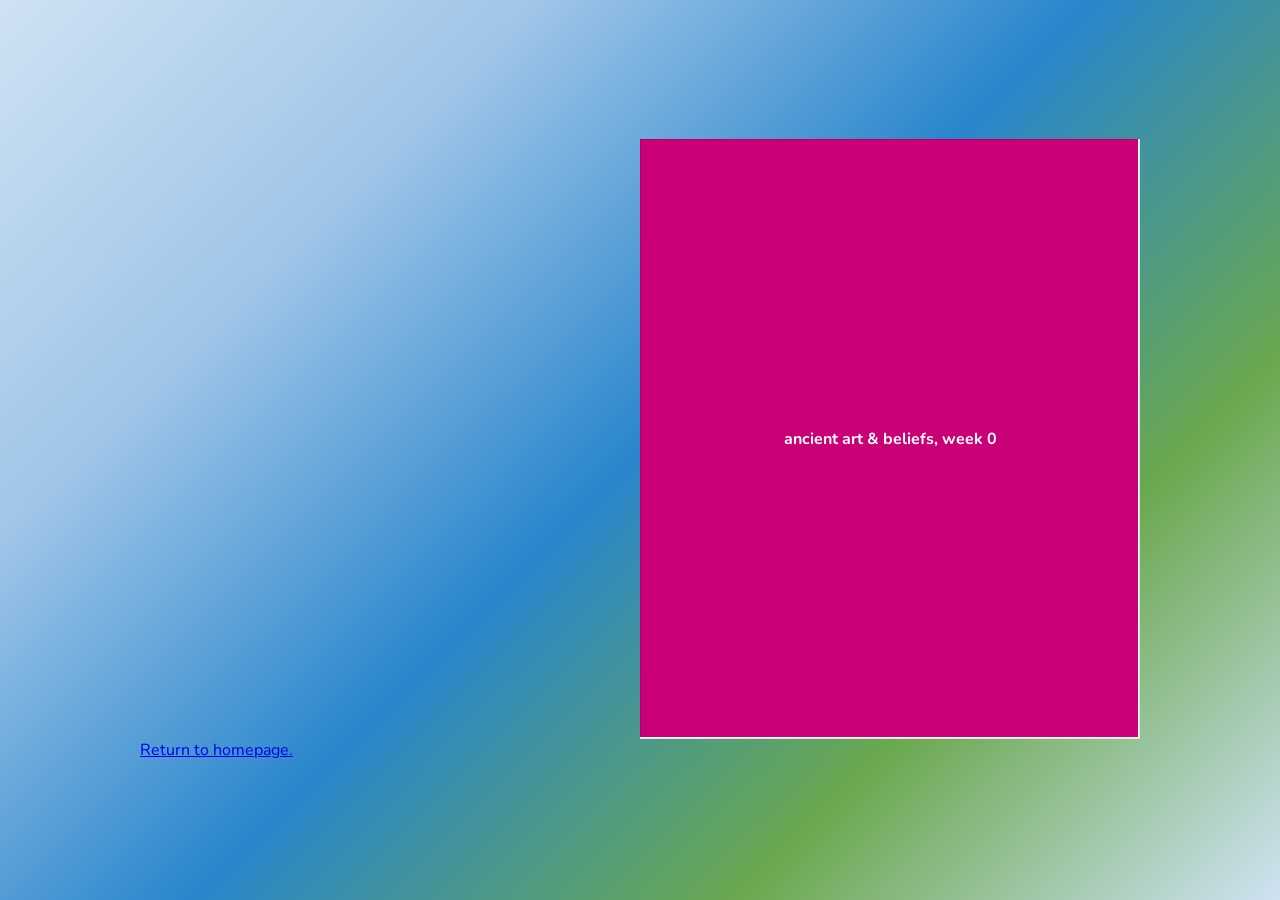
==== index.html @ 32dc860d "Update index.html" ====
<!doctype html>
<html lang="en">
    <head>
        <meta charset="UTF-8"  />
        <meta name="viewport" content="width-device-width, initial width=1.0"  />
        <link rel="stylesheet" href="style.css"  />
        <title>Ancient Art & Beliefs Week 0</title>
    </head>
    <body>
        <div class="flipbook">
        <div class="hard">ancient art & beliefs, week 0</div>
        <div class="hard"></div>
            <div>
                <a href="https://books.google.com/books?hl=en&lr=&id=W_06CwAAQBAJ&oi=fnd&pg=PT5&ots=jQHo0ssjps&sig=SQr2M8U31_PmV12qFs3e18Ado1s#v=onepage&q&f=false" target="_blank">
                    <img src="https://m.media-amazon.com/images/I/61iPDvaZqcL._SL1400_.jpg" alt="" /></a>
                <small>Lewis-Williams, The Mind in the Cave, ch. 1-3</small>
            </div>
            <div>
                <a href="https://archive.org/details/clottes-jean.-los-chamanes-de-la-prehistoria-ocr-2010/page/10/mode/2up" target="_blank">
                    <img src="https://www.fce.ec/wp-content/uploads/2020/07/9788434469440.jpg" alt="" /></a>
                <small>Clottes & Lewis-Williams, Shamans of Prehistory, introduction (this version is in Spanish)</small>
            </div>
            <div>
                <a href="https://pmc.ncbi.nlm.nih.gov/articles/PMC9899273/" target="_blank">
                    <img src="https://i1.rgstatic.net/publication/368282344_Prehistoric_human_migration_between_Sundaland_and_South_Asia_was_driven_by_sea-level_rise/links/63df2f82c465a873a28f894b/largepreview.png" alt="" /></a>
                <small>Kim, H. L., Li, T., Kalsi, N., Nguyen, H. T. T., Shaw, T. A., Ang, K. C., Cheng, K. C., Ratan, A., Peltier, W. R., Samanta, D., Pratapneni, M., Schuster, S. C., & Horton, B. P. (2023). Prehistoric human migration between Sundaland and South Asia was driven by sea-level rise. <italic>Communications biology</italic>, 6(1), 150.</small>
            </div>
            <div>
                <a href="https://rdcu.be/fvhA5" target="_blank">
                    <img src="https://i1.rgstatic.net/publication/399960718_Rock_art_from_at_least_67800_years_ago_in_Sulawesi/links/6971a6b2e806a472e6a514f1/largepreview.png" alt="" /></a>
                <small>Oktaviana, A.A., Joannes-Boyau, R., Hakim, B. et al. Rock art from at least 67,800 years ago in Sulawesi. <italic>Nature</italic> <bold>650</bold>, 652–656 (2026).</small>
            </div>
            <div>
                <iframe width="560" height="315" src="https://www.youtube-nocookie.com/embed/qJxLhX7pbdM?si=aw9lF9-CaW48OJyw" title="YouTube video player" frameborder="0" allow="accelerometer; autoplay; clipboard-write; encrypted-media; gyroscope; picture-in-picture; web-share" referrerpolicy="strict-origin-when-cross-origin" allowfullscreen>
                </iframe>
                <small>Liang Metanduno/Pulau Muna (Muna Cave) in Sulawesi, Indonesia</small>
            </div>
            <div>
                <iframe width="560" height="315" src="https://www.youtube-nocookie.com/embed/4LxPtKoaA2w?si=fZsK9GR7_qc4PLob" title="YouTube video player" frameborder="0" allow="accelerometer; autoplay; clipboard-write; encrypted-media; gyroscope; picture-in-picture; web-share" referrerpolicy="strict-origin-when-cross-origin" allowfullscreen></iframe>
                <small>Liang Metanduno/Pulau Muna (Muna Cave) in Sulawesi, Indonesia</small>
            </div>
            <div>
                <a href="https://www.nature.com/articles/s41586-024-07541-7#citeas" target="_blank">
                    <img src="https://i1.rgstatic.net/publication/381960199_Narrative_cave_art_in_Indonesia_by_51200_years_ago/links/66861070f3b61c4e2cac53ae/largepreview.png" alt="" /></a>
                <small>Oktaviana, A.A., Joannes-Boyau, R., Hakim, B. <italic>et al.</italic> Narrative cave art in Indonesia by 51,200 years ago. <italic>Nature</italic> <bold>631</bold>, 814–818 (2024). </small>
            </div>
            <div>
                <iframe width="560" height="315" src="https://www.youtube-nocookie.com/embed/EhBnosm9B-U?si=cZ6ZlWcUIrqiYr3S" title="YouTube video player" frameborder="0" allow="accelerometer; autoplay; clipboard-write; encrypted-media; gyroscope; picture-in-picture; web-share" referrerpolicy="strict-origin-when-cross-origin" allowfullscreen></iframe>
                <small>cave in Leang Tedongnge in Pangkajene Islands Regency, Maros-Pangkep region of Indonesia</small>
            </div>
            <div>
                <iframe width="560" height="315" src="https://www.youtube-nocookie.com/embed/m3OUO99q-jI?si=xX4qLg-5ppuQ-MKQ" title="YouTube video player" frameborder="0" allow="accelerometer; autoplay; clipboard-write; encrypted-media; gyroscope; picture-in-picture; web-share" referrerpolicy="strict-origin-when-cross-origin" allowfullscreen></iframe>
                <small>cave in Leang Tedongnge in Pangkajene Islands Regency, Maros-Pangkep region of Indonesia</small>
            </div>
            <div>
                <a href="https://www.anthropology.net/p/humanitys-oldest-ochre-mine-the-48000" target="_blank">
                    <img src="https://substackcdn.com/image/fetch/$s_!Dpv-!,f_auto,q_auto:good,fl_progressive:steep/https%3A%2F%2Fsubstack-post-media.s3.amazonaws.com%2Fpublic%2Fimages%2Fe553c5a4-01cd-46de-b21a-02a490fb4072_1920x1354.jpeg" alt="" /></a>
                <small>Red ochre pigments used in cave art from 48,000 year old mine in The Lion Cavern at Ngwenya, Eswatini, southern Africa</small>
            </div>
            <div>
                <a href="https://www.researchgate.net/publication/341286526_Archaeological_Ochres_of_the_Rock_Art_Site_of_Leopard_Cave_Erongo_Namibia_Looking_for_Later_Stone_Age_Sociocultural_Behaviors" target="_blank">
                    <img src="https://www.researchgate.net/publication/341286526/figure/fig4/AS:960365198323724@1605980314342/Grinding-and-crushing-tools-in-relation-with-abraded-ochre.png" alt="" /></a>
                <small>Grinding and crushing tools found alongside ochre in Late Stone Age rock art site in Erongo Mountains in Namibia</small>
            </div>
            <div>
                <a href="https://es.wikipedia.org/wiki/Marcelino_Sanz_de_Sautuola" target="_blank">
                <img src="https://upload.wikimedia.org/wikipedia/commons/0/08/Sanz_de_Sautuola.jpg" alt=""  />
                <small>Marcelino Sanz de Sautuola, first to claim rediscovery of prehistoric cave art (linked the Spanish wikipedia article due to differing information from English version)</small>
            </div>
            <div>
                <a href="https://es.wikipedia.org/wiki/Modesto_Cubillas" target="_blank">
                <img src="https://upload.wikimedia.org/wikipedia/commons/thumb/f/f8/Entrada_a_la_cueva_de_Altamira%2C_Santillana_del_Mar.jpg/1920px-Entrada_a_la_cueva_de_Altamira%2C_Santillana_del_Mar.jpg" alt=""  />
                <small>originally discovered by shared farm owner Modesto Cubillas Perez (linked the Spanish wikipedia article due to lack of English version)</small>
            </div>
            <div class="hard"></div>
            <div class="hard">thanks for reading <small>~sherubiichan</small></div>
        </div>
        <script src="jquery.js"></script>
        <script src="turn.js"></script>
        <script>
            $(".flipbook").turn();
        </script>
        <p>Return to <a href="https://sherubiichan.github.io/testing/">homepage.</a></p>
    </body>
</html>
---- style.css ----
@import url('https://fonts.googleapis.com/css2?family=Nunito:ital,wght@0,200..1000;1,200..1000&display=swap');

*{
    margin: 0;
    padding: 0;
    box-sizing: border-box;
	font-family: "Nunito", sans-serif;
}

body {
    display: grid;
    place-content: center;
    height: 100vh;
    width: 100vw;
	overflow: hidden;
	background: linear-gradient(135deg, #cfe2f3 0%, #9fc5e8 25%, #2986cc 50%, #6aa84f 75%, #cfe2f3 100%);
}

.flipbook {
    width: 1000px;
    height: 600px;
}

.flipbook .hard {
    background: #c90076 !important;
    color: #fff;
    font-weight: bold;
    border: none; 
}

.flipbook .hard small{
	font-style: italic;
	font-weight: lighter;
	opacity: 0.7;
	font-size: 14px;
}

.flipbook .page {
    background: white;
	display: flex;
	flex-direction: column;
	justify-content: center;
	align-items: center;
    gap: 10px;
    border: 1px solid rgba(0, 0, 0, 0.11);
}

.page img{
	width: 70%;
	object-fit: cover;
	margin: auto;
}

.flipbook .page small{
	font-size: 14px;
    margin-bottom: 10px;
}
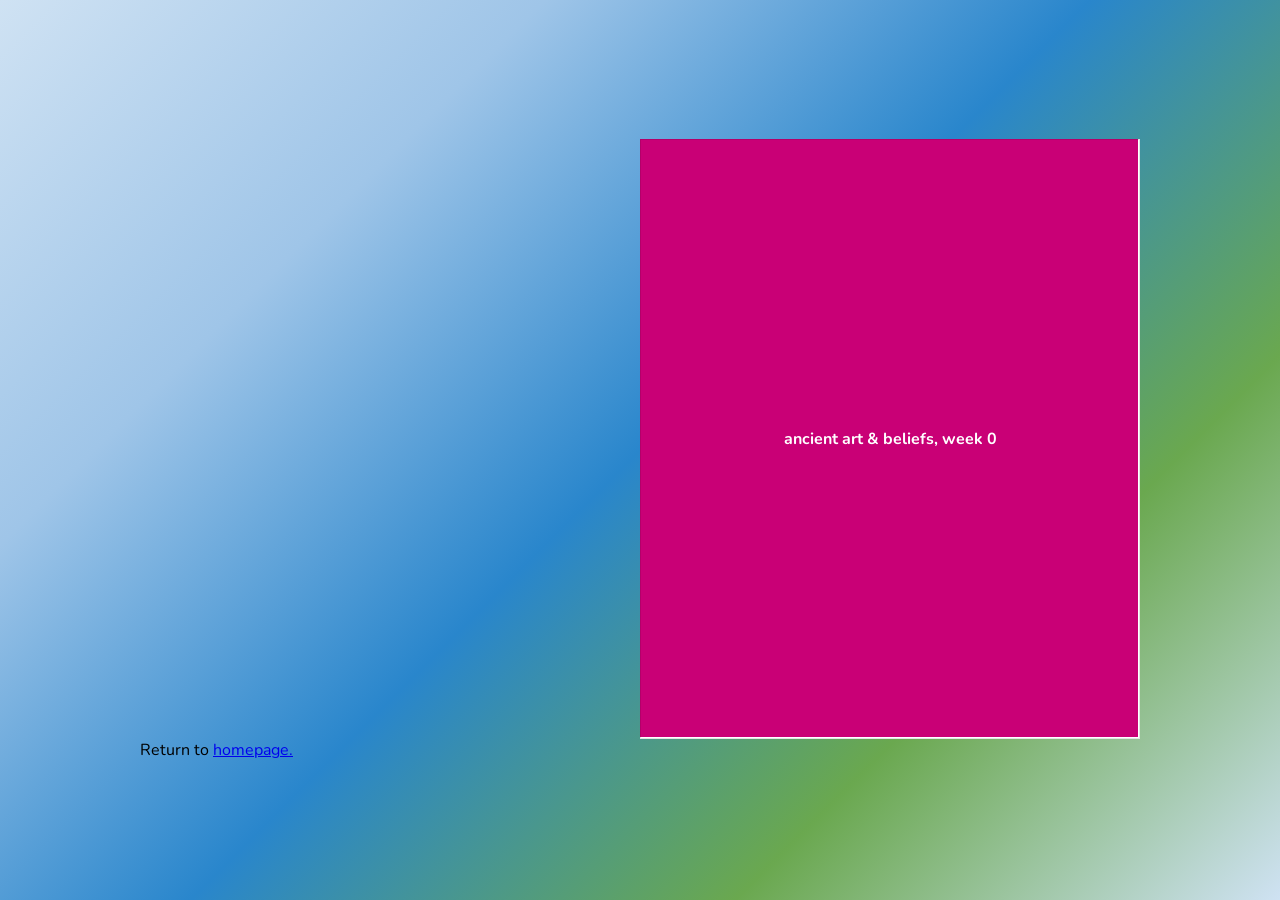
==== commit df8603a1: "Fix HTML formatting for image links" ====
--- a/index.html
+++ b/index.html
@@ -64,12 +64,12 @@
             </div>
             <div>
                 <a href="https://es.wikipedia.org/wiki/Marcelino_Sanz_de_Sautuola" target="_blank">
-                <img src="https://upload.wikimedia.org/wikipedia/commons/0/08/Sanz_de_Sautuola.jpg" alt=""  />
+                <img src="https://upload.wikimedia.org/wikipedia/commons/0/08/Sanz_de_Sautuola.jpg" alt=""  /></a>
                 <small>Marcelino Sanz de Sautuola, first to claim rediscovery of prehistoric cave art (linked the Spanish wikipedia article due to differing information from English version)</small>
             </div>
             <div>
                 <a href="https://es.wikipedia.org/wiki/Modesto_Cubillas" target="_blank">
-                <img src="https://upload.wikimedia.org/wikipedia/commons/thumb/f/f8/Entrada_a_la_cueva_de_Altamira%2C_Santillana_del_Mar.jpg/1920px-Entrada_a_la_cueva_de_Altamira%2C_Santillana_del_Mar.jpg" alt=""  />
+                <img src="https://upload.wikimedia.org/wikipedia/commons/thumb/f/f8/Entrada_a_la_cueva_de_Altamira%2C_Santillana_del_Mar.jpg/1920px-Entrada_a_la_cueva_de_Altamira%2C_Santillana_del_Mar.jpg" alt=""  /></a>
                 <small>originally discovered by shared farm owner Modesto Cubillas Perez (linked the Spanish wikipedia article due to lack of English version)</small>
             </div>
             <div class="hard"></div>
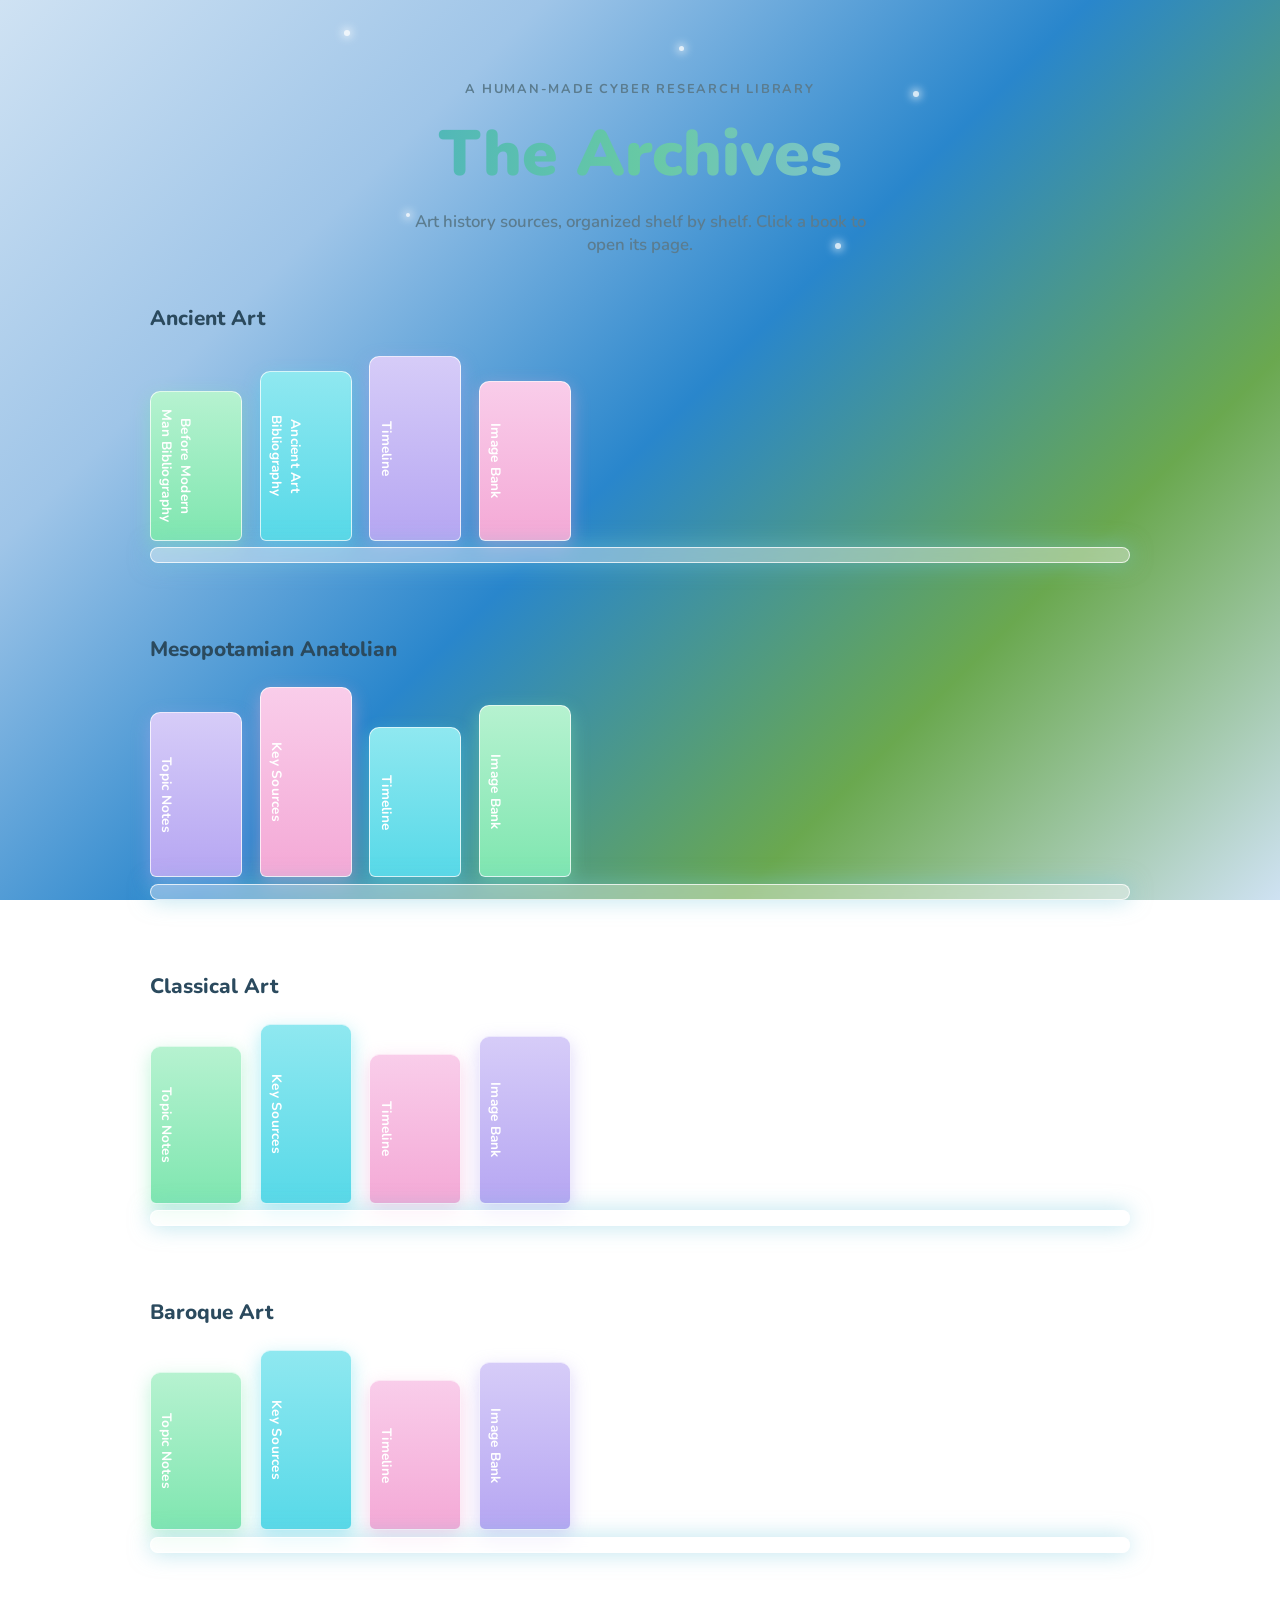
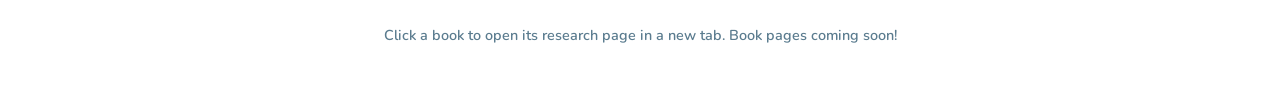
==== commit 895ba7e9: "Update and rename gamemodal3.html to index.html" ====
--- a/index.html
+++ b/index.html
@@ -1,85 +1,391 @@
-<!doctype html>
+<!DOCTYPE html>
 <html lang="en">
-    <head>
-        <meta charset="UTF-8"  />
-        <meta name="viewport" content="width-device-width, initial width=1.0"  />
-        <link rel="stylesheet" href="style.css"  />
-        <title>Ancient Art & Beliefs Week 0</title>
-    </head>
-    <body>
-        <div class="flipbook">
-        <div class="hard">ancient art & beliefs, week 0</div>
-        <div class="hard"></div>
-            <div>
-                <a href="https://books.google.com/books?hl=en&lr=&id=W_06CwAAQBAJ&oi=fnd&pg=PT5&ots=jQHo0ssjps&sig=SQr2M8U31_PmV12qFs3e18Ado1s#v=onepage&q&f=false" target="_blank">
-                    <img src="https://m.media-amazon.com/images/I/61iPDvaZqcL._SL1400_.jpg" alt="" /></a>
-                <small>Lewis-Williams, The Mind in the Cave, ch. 1-3</small>
-            </div>
-            <div>
-                <a href="https://archive.org/details/clottes-jean.-los-chamanes-de-la-prehistoria-ocr-2010/page/10/mode/2up" target="_blank">
-                    <img src="https://www.fce.ec/wp-content/uploads/2020/07/9788434469440.jpg" alt="" /></a>
-                <small>Clottes & Lewis-Williams, Shamans of Prehistory, introduction (this version is in Spanish)</small>
-            </div>
-            <div>
-                <a href="https://pmc.ncbi.nlm.nih.gov/articles/PMC9899273/" target="_blank">
-                    <img src="https://i1.rgstatic.net/publication/368282344_Prehistoric_human_migration_between_Sundaland_and_South_Asia_was_driven_by_sea-level_rise/links/63df2f82c465a873a28f894b/largepreview.png" alt="" /></a>
-                <small>Kim, H. L., Li, T., Kalsi, N., Nguyen, H. T. T., Shaw, T. A., Ang, K. C., Cheng, K. C., Ratan, A., Peltier, W. R., Samanta, D., Pratapneni, M., Schuster, S. C., & Horton, B. P. (2023). Prehistoric human migration between Sundaland and South Asia was driven by sea-level rise. <italic>Communications biology</italic>, 6(1), 150.</small>
-            </div>
-            <div>
-                <a href="https://rdcu.be/fvhA5" target="_blank">
-                    <img src="https://i1.rgstatic.net/publication/399960718_Rock_art_from_at_least_67800_years_ago_in_Sulawesi/links/6971a6b2e806a472e6a514f1/largepreview.png" alt="" /></a>
-                <small>Oktaviana, A.A., Joannes-Boyau, R., Hakim, B. et al. Rock art from at least 67,800 years ago in Sulawesi. <italic>Nature</italic> <bold>650</bold>, 652–656 (2026).</small>
-            </div>
-            <div>
-                <iframe width="560" height="315" src="https://www.youtube-nocookie.com/embed/qJxLhX7pbdM?si=aw9lF9-CaW48OJyw" title="YouTube video player" frameborder="0" allow="accelerometer; autoplay; clipboard-write; encrypted-media; gyroscope; picture-in-picture; web-share" referrerpolicy="strict-origin-when-cross-origin" allowfullscreen>
-                </iframe>
-                <small>Liang Metanduno/Pulau Muna (Muna Cave) in Sulawesi, Indonesia</small>
-            </div>
-            <div>
-                <iframe width="560" height="315" src="https://www.youtube-nocookie.com/embed/4LxPtKoaA2w?si=fZsK9GR7_qc4PLob" title="YouTube video player" frameborder="0" allow="accelerometer; autoplay; clipboard-write; encrypted-media; gyroscope; picture-in-picture; web-share" referrerpolicy="strict-origin-when-cross-origin" allowfullscreen></iframe>
-                <small>Liang Metanduno/Pulau Muna (Muna Cave) in Sulawesi, Indonesia</small>
-            </div>
-            <div>
-                <a href="https://www.nature.com/articles/s41586-024-07541-7#citeas" target="_blank">
-                    <img src="https://i1.rgstatic.net/publication/381960199_Narrative_cave_art_in_Indonesia_by_51200_years_ago/links/66861070f3b61c4e2cac53ae/largepreview.png" alt="" /></a>
-                <small>Oktaviana, A.A., Joannes-Boyau, R., Hakim, B. <italic>et al.</italic> Narrative cave art in Indonesia by 51,200 years ago. <italic>Nature</italic> <bold>631</bold>, 814–818 (2024). </small>
-            </div>
-            <div>
-                <iframe width="560" height="315" src="https://www.youtube-nocookie.com/embed/EhBnosm9B-U?si=cZ6ZlWcUIrqiYr3S" title="YouTube video player" frameborder="0" allow="accelerometer; autoplay; clipboard-write; encrypted-media; gyroscope; picture-in-picture; web-share" referrerpolicy="strict-origin-when-cross-origin" allowfullscreen></iframe>
-                <small>cave in Leang Tedongnge in Pangkajene Islands Regency, Maros-Pangkep region of Indonesia</small>
-            </div>
-            <div>
-                <iframe width="560" height="315" src="https://www.youtube-nocookie.com/embed/m3OUO99q-jI?si=xX4qLg-5ppuQ-MKQ" title="YouTube video player" frameborder="0" allow="accelerometer; autoplay; clipboard-write; encrypted-media; gyroscope; picture-in-picture; web-share" referrerpolicy="strict-origin-when-cross-origin" allowfullscreen></iframe>
-                <small>cave in Leang Tedongnge in Pangkajene Islands Regency, Maros-Pangkep region of Indonesia</small>
-            </div>
-            <div>
-                <a href="https://www.anthropology.net/p/humanitys-oldest-ochre-mine-the-48000" target="_blank">
-                    <img src="https://substackcdn.com/image/fetch/$s_!Dpv-!,f_auto,q_auto:good,fl_progressive:steep/https%3A%2F%2Fsubstack-post-media.s3.amazonaws.com%2Fpublic%2Fimages%2Fe553c5a4-01cd-46de-b21a-02a490fb4072_1920x1354.jpeg" alt="" /></a>
-                <small>Red ochre pigments used in cave art from 48,000 year old mine in The Lion Cavern at Ngwenya, Eswatini, southern Africa</small>
-            </div>
-            <div>
-                <a href="https://www.researchgate.net/publication/341286526_Archaeological_Ochres_of_the_Rock_Art_Site_of_Leopard_Cave_Erongo_Namibia_Looking_for_Later_Stone_Age_Sociocultural_Behaviors" target="_blank">
-                    <img src="https://www.researchgate.net/publication/341286526/figure/fig4/AS:960365198323724@1605980314342/Grinding-and-crushing-tools-in-relation-with-abraded-ochre.png" alt="" /></a>
-                <small>Grinding and crushing tools found alongside ochre in Late Stone Age rock art site in Erongo Mountains in Namibia</small>
-            </div>
-            <div>
-                <a href="https://es.wikipedia.org/wiki/Marcelino_Sanz_de_Sautuola" target="_blank">
-                <img src="https://upload.wikimedia.org/wikipedia/commons/0/08/Sanz_de_Sautuola.jpg" alt=""  /></a>
-                <small>Marcelino Sanz de Sautuola, first to claim rediscovery of prehistoric cave art (linked the Spanish wikipedia article due to differing information from English version)</small>
-            </div>
-            <div>
-                <a href="https://es.wikipedia.org/wiki/Modesto_Cubillas" target="_blank">
-                <img src="https://upload.wikimedia.org/wikipedia/commons/thumb/f/f8/Entrada_a_la_cueva_de_Altamira%2C_Santillana_del_Mar.jpg/1920px-Entrada_a_la_cueva_de_Altamira%2C_Santillana_del_Mar.jpg" alt=""  /></a>
-                <small>originally discovered by shared farm owner Modesto Cubillas Perez (linked the Spanish wikipedia article due to lack of English version)</small>
-            </div>
-            <div class="hard"></div>
-            <div class="hard">thanks for reading <small>~sherubiichan</small></div>
-        </div>
-        <script src="jquery.js"></script>
-        <script src="turn.js"></script>
-        <script>
-            $(".flipbook").turn();
-        </script>
-        <p>Return to <a href="https://sherubiichan.github.io/testing/">homepage.</a></p>
-    </body>
+<head>
+<meta charset="UTF-8">
+<meta name="viewport" content="width=device-width, initial-scale=1.0">
+<title>The Archives — Glass History Library</title>
+
+<!--
+  ============================================================
+  HOW THIS FILE IS ORGANIZED (read this first!)
+  ============================================================
+  1. <head>  -> loads the Nunito font, then all the styling
+                (the <style> block below) lives here.
+  2. <body>  -> has three parts:
+       a) .hero    -> the big title at the top
+       b) <main>   -> the actual bookshelves. Each <section
+                       class="shelf"> is ONE shelf/topic.
+                       Each <a class="book"> inside it is ONE
+                       clickable book.
+       c) <footer> -> the little note at the bottom
+
+  TO ADD A NEW BOOK:
+    Copy one whole <a class="book ...">...</a> block, paste it
+    inside the same .book-row, then change:
+      - href="#"           -> the link to that book's page
+      - the color class     -> book--cyan / book--mint /
+                                book--violet / book--pink
+      - style="--h:170px"   -> how tall the spine looks
+      - the text inside <span class="book-title">
+
+  TO REMOVE A BOOK:
+    Delete its whole <a class="book ...">...</a> block.
+
+  TO ADD A NEW SHELF (topic):
+    Copy one whole <section class="shelf">...</section> block
+    (including its </section> tag) and change the title text
+    and the books inside it.
+
+  TO CHANGE THE COLORS:
+    Everything is controlled from the ":root" variables near
+    the top of the <style> block. Change a variable there and
+    it updates everywhere it's used.
+  ============================================================
+-->
+
+<link rel="preconnect" href="https://fonts.googleapis.com">
+<link rel="preconnect" href="https://fonts.gstatic.com" crossorigin>
+<link href="https://fonts.googleapis.com/css2?family=Nunito:wght@400;600;700;800;900&display=swap" rel="stylesheet">
+
+<style>
+
+  /* ============================================================
+     1. VARIABLES — change these to re-theme the whole page
+     ============================================================ */
+  :root {
+
+    /* "glass" panel colors (semi-transparent white) */
+    --glass: rgba(255, 255, 255, 0.38);
+    --glass-border: rgba(255, 255, 255, 0.75);
+
+    /* text colors — soft ink-blue instead of pure black */
+    --ink: #2b4a5e;
+    --ink-soft: #5b7c8f;
+
+    /* neon "book" accent colors — used on the book spines */
+    --neon-cyan: #57d9e8;
+    --neon-mint: #7fe6b0;
+    --neon-violet: #b6a6f2;
+    --neon-pink: #f4a9d6;
+
+    --radius: 16px;
+    --font: "Nunito", sans-serif;
+  }
+
+  /* ============================================================
+     2. RESET — small tweaks so spacing behaves predictably
+     ============================================================ */
+  * { box-sizing: border-box; }
+  body { margin: 0; }
+
+  /* ============================================================
+     3. PAGE BACKGROUND
+     ============================================================ */
+  body {
+    font-family: var(--font);
+    color: var(--ink);
+    min-height: 100vh;
+    background: linear-gradient(135deg, #cfe2f3 0%, #9fc5e8 25%, #2986cc 50%, #6aa84f 75%, #cfe2f3 100%);
+    background-attachment: fixed;
+    overflow-x: hidden;
+    padding: 0 1.5rem 4rem;
+  }
+
+  /* ============================================================
+     4. HERO — the title area at the top
+     ============================================================ */
+  .hero {
+    position: relative;
+    max-width: 780px;
+    margin: 0 auto;
+    padding: 5rem 1rem 3rem;
+    text-align: center;
+  }
+
+  .eyebrow {
+    text-transform: uppercase;
+    letter-spacing: 0.14em;
+    font-size: 0.8rem;
+    font-weight: 700;
+    color: var(--ink-soft);
+    margin: 0 0 0.75rem;
+  }
+
+  .site-title {
+    font-size: clamp(2.4rem, 6vw, 4rem);
+    font-weight: 900;
+    margin: 0 0 0.75rem;
+    /* soft holographic gradient text */
+    background: linear-gradient(90deg, #3fa9c9, #67c9a4, #8fbfe8);
+    -webkit-background-clip: text;
+    background-clip: text;
+    color: transparent;
+  }
+
+  .tagline {
+    font-size: 1.05rem;
+    color: var(--ink-soft);
+    font-weight: 600;
+    max-width: 460px;
+    margin: 0 auto;
+  }
+
+  /* small floating sparkle dots behind the title — purely decorative */
+  .sparkles { position: absolute; inset: 0; pointer-events: none; }
+  .sparkle {
+    position: absolute;
+    width: 6px;
+    height: 6px;
+    border-radius: 50%;
+    background: #ffffff;
+    box-shadow: 0 0 8px 2px rgba(255,255,255,0.9);
+    opacity: 0.8;
+    animation: float 6s ease-in-out infinite;
+  }
+  .s1 { top: 10%;  left: 12%; animation-delay: 0s; }
+  .s2 { top: 30%;  left: 85%; animation-delay: 1.2s; }
+  .s3 { top: 70%;  left: 20%; animation-delay: 2.1s; width: 4px; height: 4px; }
+  .s4 { top: 15%;  left: 55%; animation-delay: 0.6s; width: 5px; height: 5px; }
+  .s5 { top: 80%;  left: 75%; animation-delay: 3s; }
+
+  @keyframes float {
+    0%, 100% { transform: translateY(0); opacity: 0.5; }
+    50%      { transform: translateY(-12px); opacity: 1; }
+  }
+
+  /* respect users who prefer less motion */
+  @media (prefers-reduced-motion: reduce) {
+    .sparkle { animation: none; }
+    .book { transition: none; }
+  }
+
+  /* ============================================================
+     5. SHELVES
+     ============================================================ */
+  main {
+    max-width: 980px;
+    margin: 0 auto;
+  }
+
+  .shelf {
+    margin-bottom: 4.5rem;
+  }
+
+  .shelf-title {
+    font-size: 1.3rem;
+    font-weight: 800;
+    margin: 0 0 1.5rem;
+    color: var(--ink);
+  }
+
+  /* the row of books, sitting on a glass "ledge" */
+  .book-row {
+    position: relative;
+    display: flex;
+    align-items: flex-end;
+    gap: 1.1rem;
+    flex-wrap: wrap;
+    padding-bottom: 1.4rem;
+  }
+
+  /* the glass ledge itself, drawn as a bar under the books */
+  .book-row::after {
+    content: "";
+    position: absolute;
+    left: 0;
+    right: 0;
+    bottom: 0;
+    height: 14px;
+    border-radius: 10px;
+    background: var(--glass);
+    border: 1px solid var(--glass-border);
+    backdrop-filter: blur(6px);
+    box-shadow: 0 0 22px rgba(120, 200, 220, 0.55);
+  }
+
+  /* ============================================================
+     6. BOOKS — the clickable links
+     ============================================================ */
+  .book {
+    /* --h sets each book's height individually, see the HTML */
+    height: var(--h, 160px);
+    width: 92px;
+    flex-shrink: 0;
+
+    display: flex;
+    align-items: flex-end;
+    justify-content: center;
+    padding: 1rem 0.4rem;
+
+    border-radius: 10px 10px 6px 6px;
+    border: 1px solid var(--glass-border);
+    backdrop-filter: blur(4px);
+
+    text-decoration: none;
+    color: #ffffff;
+    font-weight: 700;
+    font-size: 0.85rem;
+    text-align: center;
+    letter-spacing: 0.02em;
+
+    /* text reads bottom-to-top, like a real book spine */
+    writing-mode: vertical-rl;
+    text-orientation: mixed;
+
+    box-shadow: 0 6px 18px rgba(40, 90, 110, 0.18);
+    transition: transform 0.25s ease, box-shadow 0.25s ease;
+  }
+
+  .book:hover,
+  .book:focus-visible {
+    transform: translateY(-8px) rotate(-1.5deg);
+  }
+
+  .book:focus-visible {
+    outline: 3px solid var(--ink);
+    outline-offset: 3px;
+  }
+
+  /* four neon color variants — mix and match freely */
+  .book--cyan   { background: linear-gradient(180deg, #8fe8f0, var(--neon-cyan));
+                  box-shadow: 0 6px 18px rgba(87, 217, 232, 0.45); }
+  .book--mint   { background: linear-gradient(180deg, #b6f2d0, var(--neon-mint));
+                  box-shadow: 0 6px 18px rgba(127, 230, 176, 0.45); }
+  .book--violet { background: linear-gradient(180deg, #d6ccf8, var(--neon-violet));
+                  box-shadow: 0 6px 18px rgba(182, 166, 242, 0.45); }
+  .book--pink   { background: linear-gradient(180deg, #f9cdea, var(--neon-pink));
+                  box-shadow: 0 6px 18px rgba(244, 169, 214, 0.45); }
+
+  .book--cyan:hover,   .book--cyan:focus-visible   { box-shadow: 0 10px 26px rgba(87, 217, 232, 0.75); }
+  .book--mint:hover,   .book--mint:focus-visible    { box-shadow: 0 10px 26px rgba(127, 230, 176, 0.75); }
+  .book--violet:hover, .book--violet:focus-visible  { box-shadow: 0 10px 26px rgba(182, 166, 242, 0.75); }
+  .book--pink:hover,   .book--pink:focus-visible     { box-shadow: 0 10px 26px rgba(244, 169, 214, 0.75); }
+
+  /* ============================================================
+     7. FOOTER
+     ============================================================ */
+  footer {
+    max-width: 600px;
+    margin: 3rem auto 0;
+    text-align: center;
+    font-size: 0.9rem;
+    color: var(--ink-soft);
+    font-weight: 600;
+  }
+
+  /* ============================================================
+     8. RESPONSIVE — smaller screens
+     ============================================================ */
+  @media (max-width: 640px) {
+    .hero { padding-top: 3.5rem; }
+    .book { width: 76px; font-size: 0.78rem; }
+    .shelf-title { text-align: center; }
+    .book-row { justify-content: center; }
+  }
+
+</style>
+</head>
+<body>
+
+  <!-- ======================= HERO ======================= -->
+  <header class="hero">
+    <div class="sparkles" aria-hidden="true">
+      <span class="sparkle s1"></span>
+      <span class="sparkle s2"></span>
+      <span class="sparkle s3"></span>
+      <span class="sparkle s4"></span>
+      <span class="sparkle s5"></span>
+    </div>
+    <p class="eyebrow">a human-made cyber research library</p>
+    <!-- EDIT ME: swap in your own site name -->
+    <h1 class="site-title">The Archives</h1>
+    <p class="tagline">Art history sources, organized shelf by shelf. Click a book to open its page.</p>
+  </header>
+
+  <main>
+
+    <!-- ======================= SHELF 1 ======================= -->
+    <section class="shelf" aria-labelledby="shelf-1-title">
+      <h2 id="shelf-1-title" class="shelf-title">Ancient Art</h2>
+      <div class="book-row">
+        <!-- Each <a> below is one book. href="#" is a placeholder —
+             point it at your book-template page once it's linked. -->
+        <a class="book book--mint" href="https://sherubiichan.github.io/testing/prehumanwk_1.html" target="_blank" rel="noopener" style="--h:150px">
+          <span class="book-title">Before Modern Man Bibliography</span>
+        </a>
+        <a class="book book--cyan" href="https://sherubiichan.github.io/testing/ancientartwk0.html" target="_blank" rel="noopener" style="--h:170px">
+          <span class="book-title">Ancient Art Bibliography</span>
+        </a>
+        <a class="book book--violet" href="#" target="_blank" rel="noopener" style="--h:185px">
+          <span class="book-title">Timeline</span>
+        </a>
+        <a class="book book--pink" href="#" target="_blank" rel="noopener" style="--h:160px">
+          <span class="book-title">Image Bank</span>
+        </a>
+      </div>
+    </section>
+
+    <!-- ======================= SHELF 2 ======================= -->
+    <section class="shelf" aria-labelledby="shelf-2-title">
+      <h2 id="shelf-2-title" class="shelf-title">Mesopotamian Anatolian</h2>
+      <div class="book-row">
+        <a class="book book--violet" href="#" target="_blank" rel="noopener" style="--h:165px">
+          <span class="book-title">Topic Notes</span>
+        </a>
+        <a class="book book--pink" href="#" target="_blank" rel="noopener" style="--h:190px">
+          <span class="book-title">Key Sources</span>
+        </a>
+        <a class="book book--cyan" href="#" target="_blank" rel="noopener" style="--h:150px">
+          <span class="book-title">Timeline</span>
+        </a>
+        <a class="book book--mint" href="#" target="_blank" rel="noopener" style="--h:172px">
+          <span class="book-title">Image Bank</span>
+        </a>
+      </div>
+    </section>
+
+    <!-- ======================= SHELF 3 ======================= -->
+    <section class="shelf" aria-labelledby="shelf-3-title">
+      <h2 id="shelf-3-title" class="shelf-title">Classical Art</h2>
+      <div class="book-row">
+        <a class="book book--mint" href="#" target="_blank" rel="noopener" style="--h:158px">
+          <span class="book-title">Topic Notes</span>
+        </a>
+        <a class="book book--cyan" href="#" target="_blank" rel="noopener" style="--h:180px">
+          <span class="book-title">Key Sources</span>
+        </a>
+        <a class="book book--pink" href="#" target="_blank" rel="noopener" style="--h:150px">
+          <span class="book-title">Timeline</span>
+        </a>
+        <a class="book book--violet" href="#" target="_blank" rel="noopener" style="--h:168px">
+          <span class="book-title">Image Bank</span>
+        </a>
+      </div>
+    </section>
+        <!-- ======================= SHELF 4 ======================= -->
+    <section class="shelf" aria-labelledby="shelf-4-title">
+      <h2 id="shelf-4-title" class="shelf-title">Baroque Art</h2>
+      <div class="book-row">
+        <a class="book book--mint" href="#" target="_blank" rel="noopener" style="--h:158px">
+          <span class="book-title">Topic Notes</span>
+        </a>
+        <a class="book book--cyan" href="#" target="_blank" rel="noopener" style="--h:180px">
+          <span class="book-title">Key Sources</span>
+        </a>
+        <a class="book book--pink" href="#" target="_blank" rel="noopener" style="--h:150px">
+          <span class="book-title">Timeline</span>
+        </a>
+        <a class="book book--violet" href="#" target="_blank" rel="noopener" style="--h:168px">
+          <span class="book-title">Image Bank</span>
+        </a>
+      </div>
+    </section>
+
+  </main>
+
+  <footer>
+    Click a book to open its research page in a new tab. Book pages coming soon!
+  </footer>
+
+</body>
 </html>
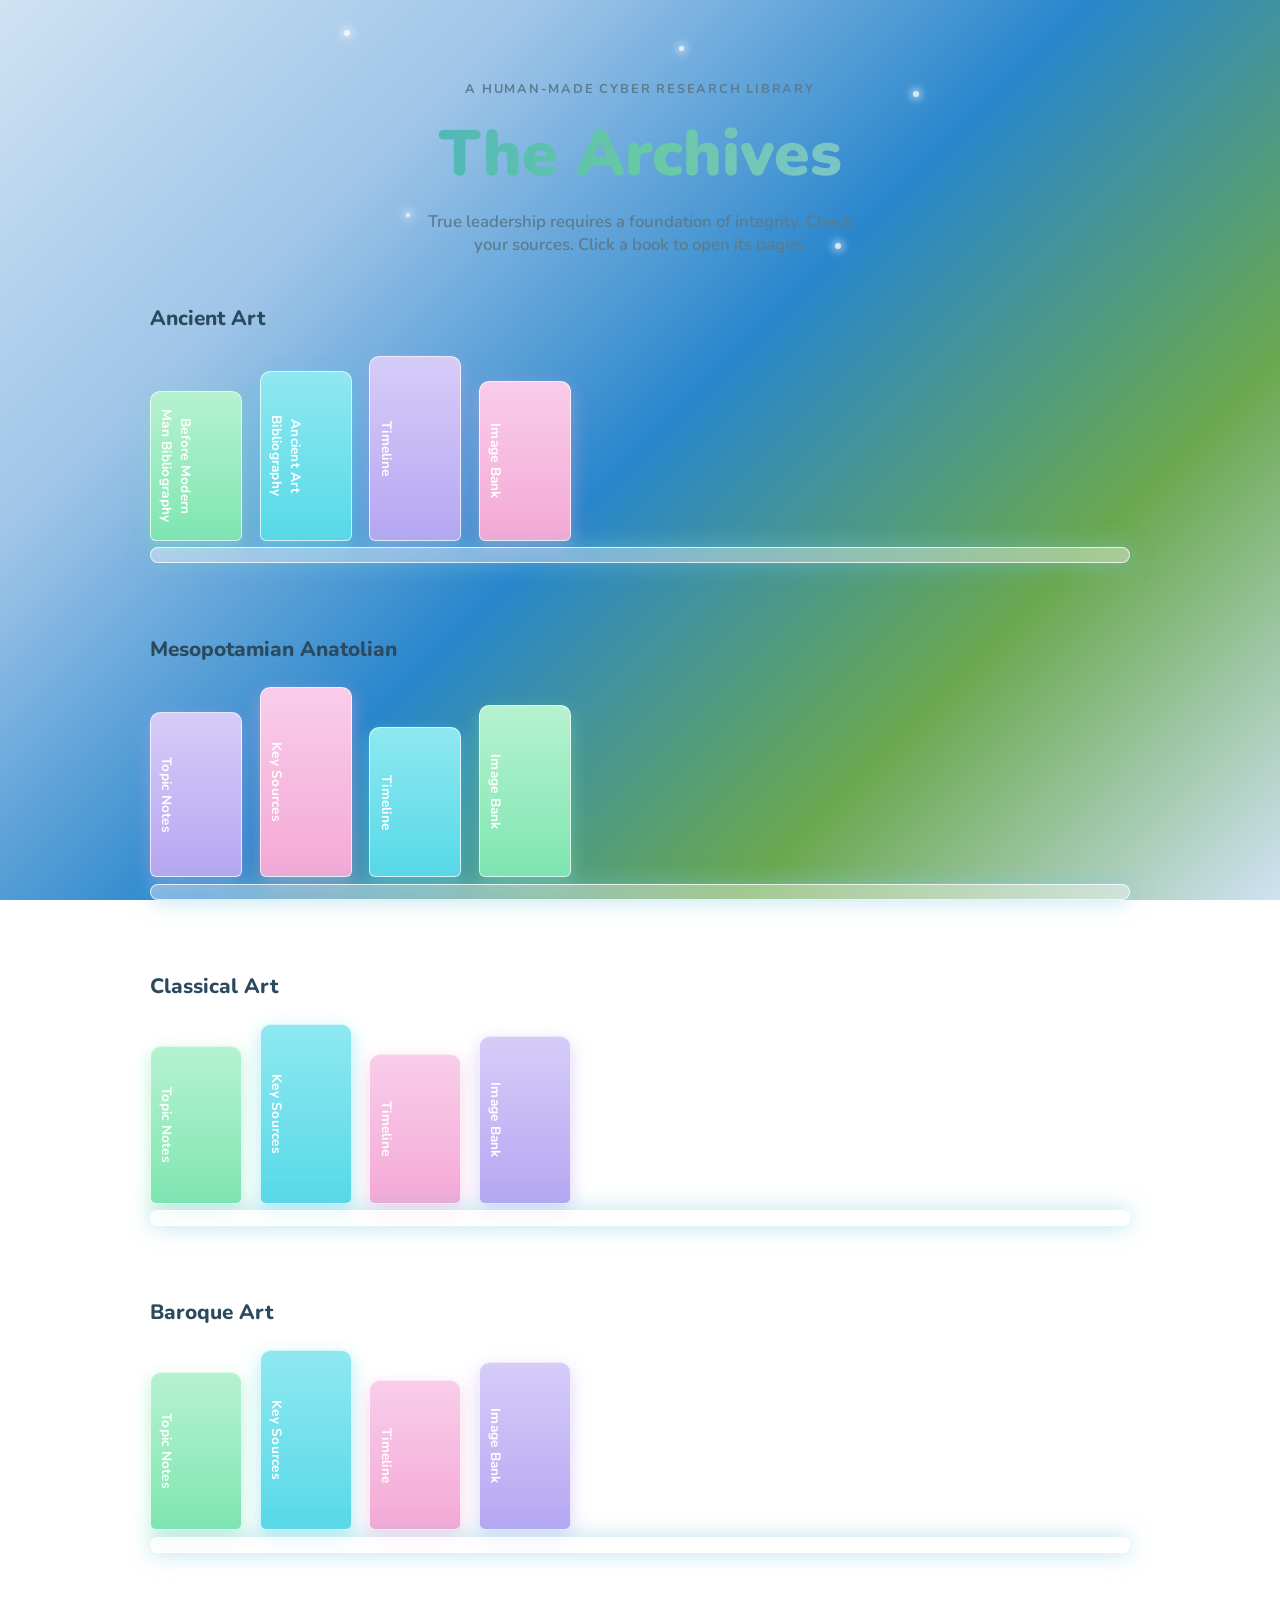
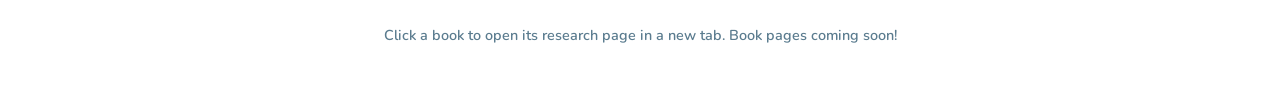
==== commit 7c0ac00a: "Update tagline in index.html" ====
--- a/index.html
+++ b/index.html
@@ -299,7 +299,7 @@
     <p class="eyebrow">a human-made cyber research library</p>
     <!-- EDIT ME: swap in your own site name -->
     <h1 class="site-title">The Archives</h1>
-    <p class="tagline">Art history sources, organized shelf by shelf. Click a book to open its page.</p>
+    <p class="tagline">True leadership requires a foundation of integrity. Check your sources. Click a book to open its pages.</p>
   </header>
 
   <main>
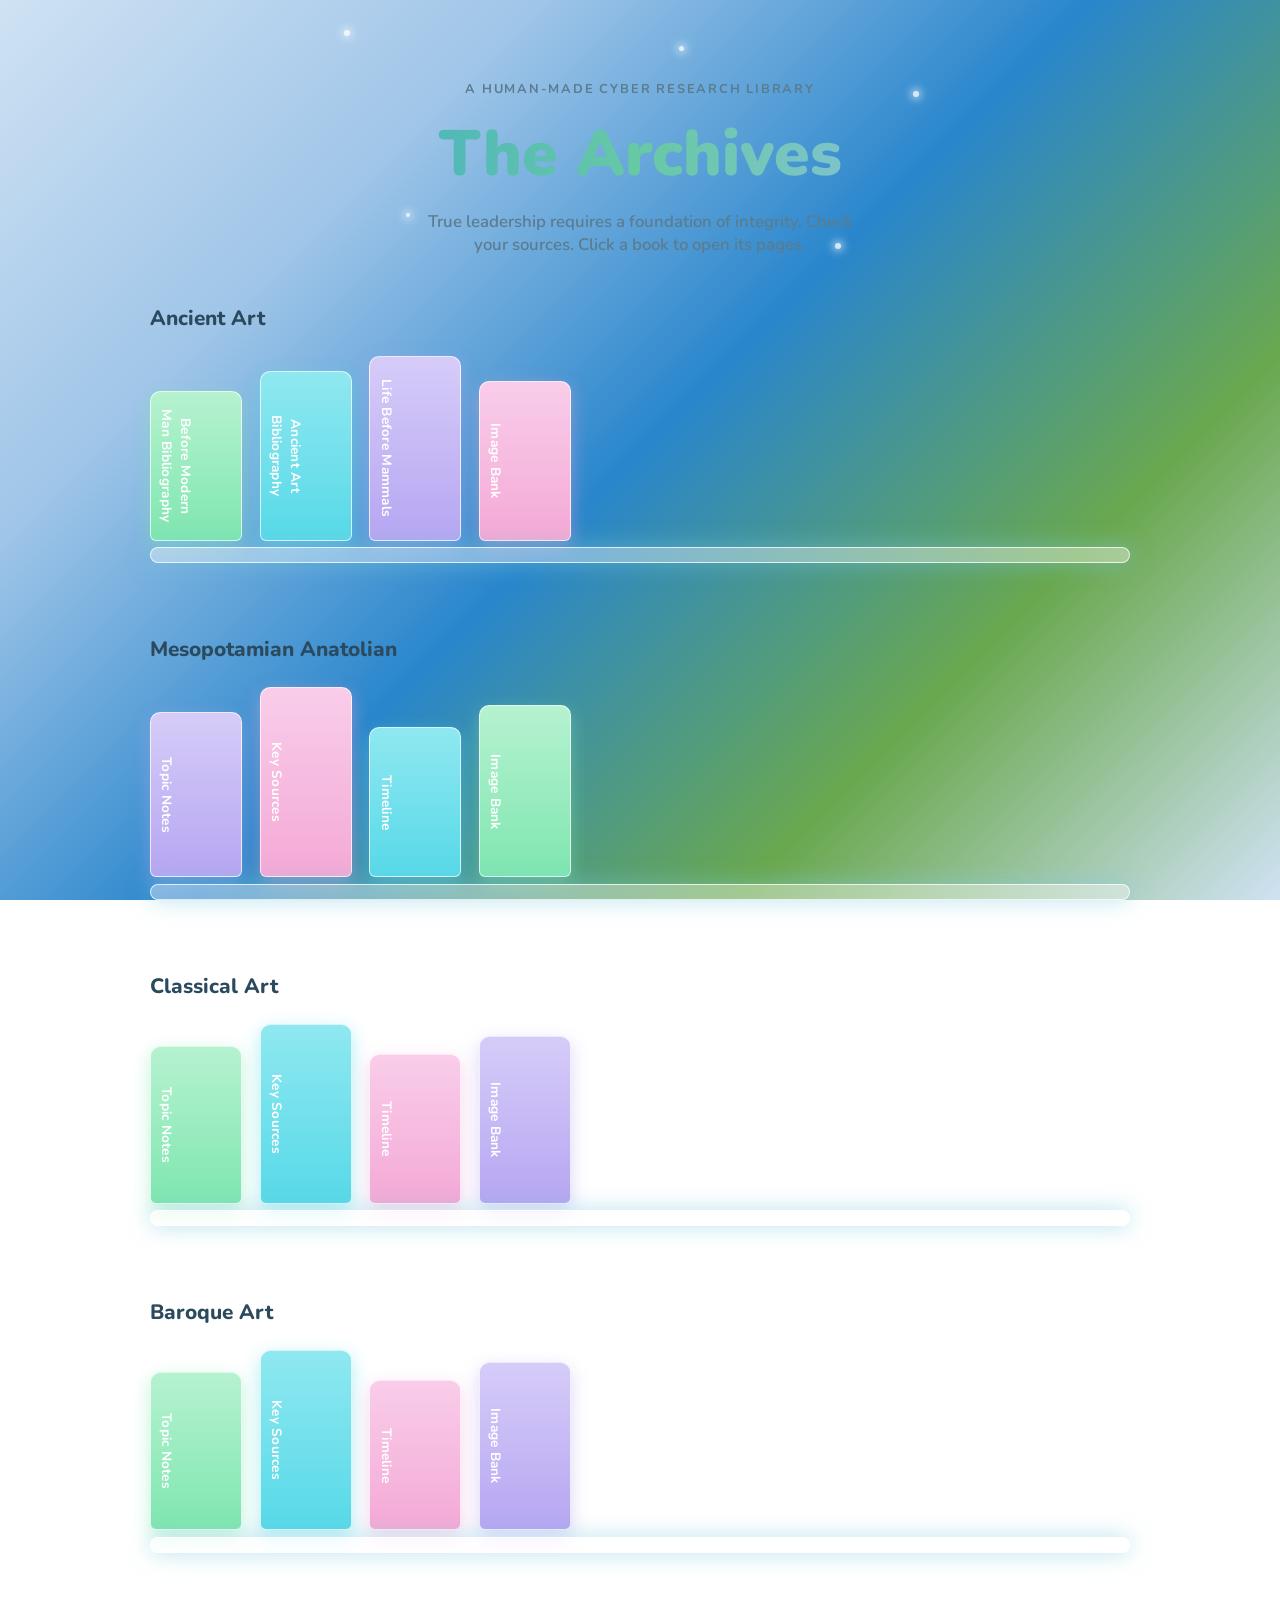
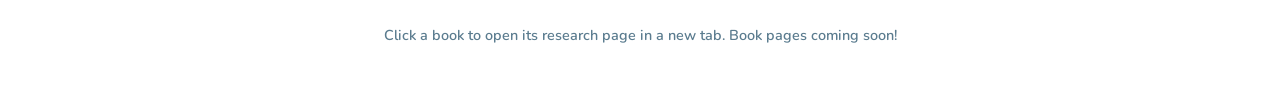
==== commit 9fccfb40: "Update link and title for Timeline book" ====
--- a/index.html
+++ b/index.html
@@ -316,8 +316,8 @@
         <a class="book book--cyan" href="https://sherubiichan.github.io/testing/ancientartwk0.html" target="_blank" rel="noopener" style="--h:170px">
           <span class="book-title">Ancient Art Bibliography</span>
         </a>
-        <a class="book book--violet" href="#" target="_blank" rel="noopener" style="--h:185px">
-          <span class="book-title">Timeline</span>
+        <a class="book book--violet" href="https://sherubiichan.github.io/testing/prehumanwk_2.html" target="_blank" rel="noopener" style="--h:185px">
+          <span class="book-title">Life Before Mammals</span>
         </a>
         <a class="book book--pink" href="#" target="_blank" rel="noopener" style="--h:160px">
           <span class="book-title">Image Bank</span>
